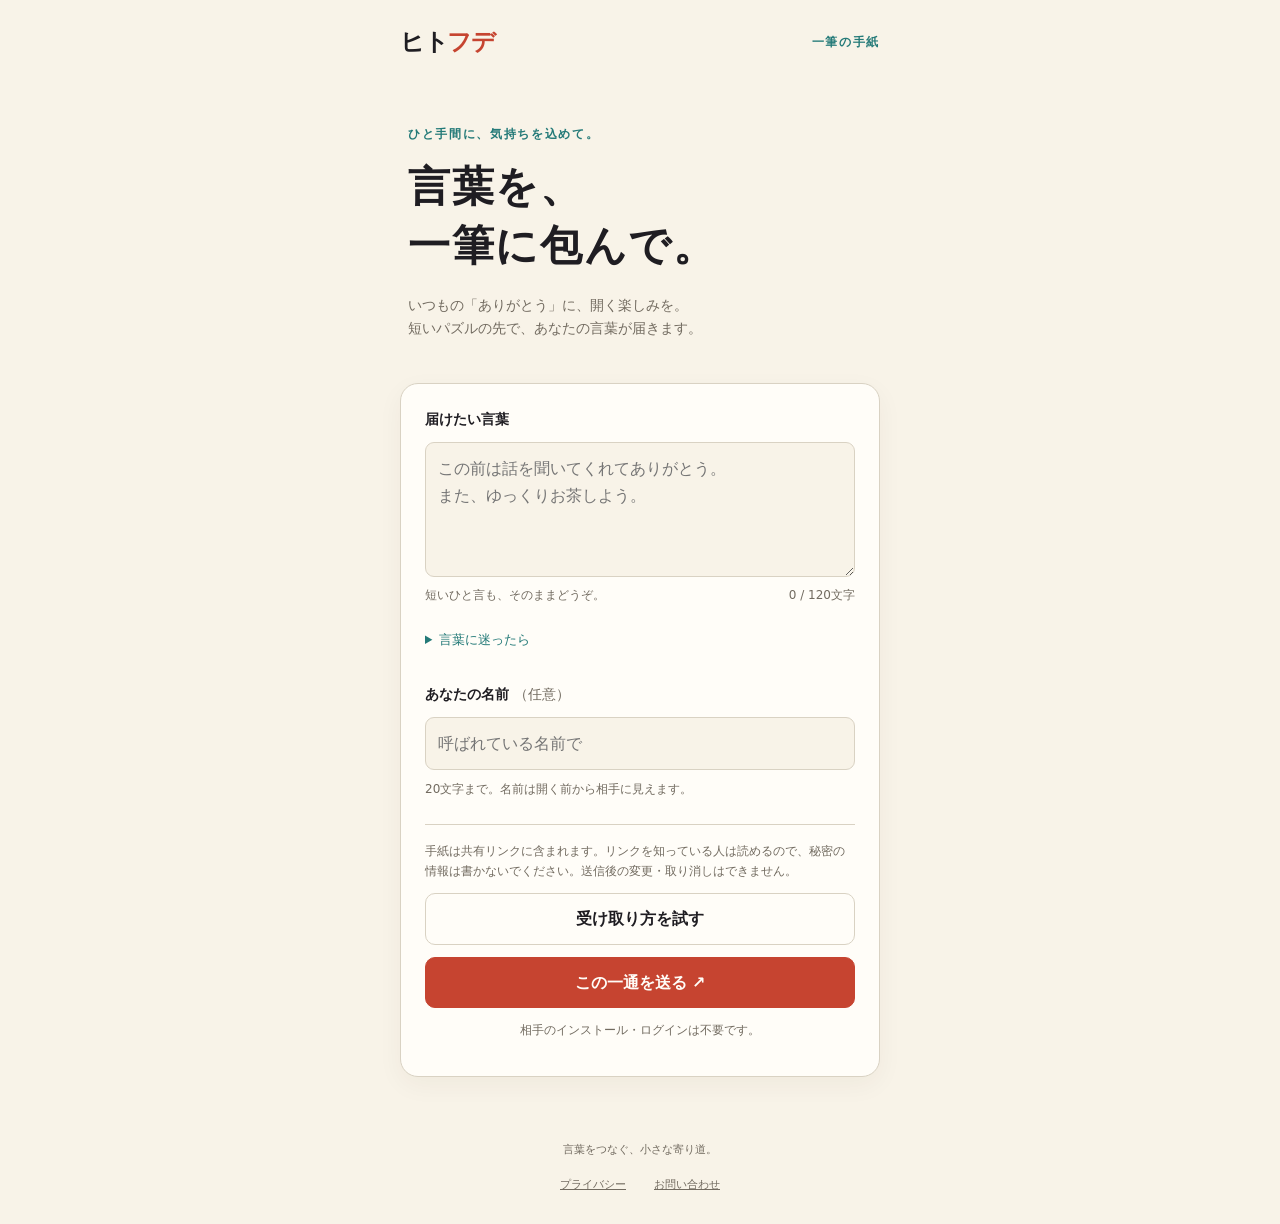
==== letter.html @ 400d2960 "Add browser-based puzzle letters with private-by-default reveal" ====
<!doctype html>
<html lang="ja">
<head>
<meta charset="utf-8">
<meta name="viewport" content="width=device-width,initial-scale=1,viewport-fit=cover">
<meta name="referrer" content="no-referrer">
<title>一筆の手紙｜ヒトフデ</title>
<meta name="description" content="短い一筆パズルに、あなたの言葉を包んで。インストール不要で開ける、一筆の手紙。">
<meta property="og:title" content="あなたへ、一筆の手紙。">
<meta property="og:description" content="ひと筆、つないで開けてみて。解かずに読むこともできます。">
<meta property="og:image" content="https://koheisuzuk25252525.github.io/hitofude/assets/og-image.png">
<meta name="twitter:card" content="summary_large_image">
<link rel="stylesheet" href="letter.css">
<script src="letter.js" defer></script>
</head>
<body>
<header><a class="brand" href="./">ヒト<span>フデ</span></a><span class="eyebrow">一筆の手紙</span></header>
<main>
<section id="compose" aria-labelledby="composeTitle">
<div class="intro"><span class="eyebrow">ひと手間に、気持ちを込めて。</span><h1 id="composeTitle">言葉を、<br>一筆に包んで。</h1><p>いつもの「ありがとう」に、開く楽しみを。<br>短いパズルの先で、あなたの言葉が届きます。</p></div>
<form id="letterForm" class="paper">
<label for="message">届けたい言葉</label>
<textarea id="message" rows="4" required maxlength="240" placeholder="この前は話を聞いてくれてありがとう。&#10;また、ゆっくりお茶しよう。" aria-describedby="messageHelp"></textarea>
<div class="fieldHelp"><span id="messageHelp">短いひと言も、そのままどうぞ。</span><output id="counter" for="message">0 / 120文字</output></div>
<details class="ideas"><summary>言葉に迷ったら</summary><div class="examples"><button type="button" data-example="今日も、おつかれさま。\nちょっとひと息ついてね。">おつかれさま</button><button type="button" data-example="話を聞いてくれてありがとう。\nまた、ゆっくりお茶しよう。">ありがとう</button><button type="button" data-example="お誕生日おめでとう！\n今年も、あなたらしい一年になりますように。">おめでとう</button></div></details>
<label for="sender">あなたの名前 <span class="muted">（任意）</span></label><input id="sender" autocomplete="off" maxlength="40" placeholder="呼ばれている名前で" aria-describedby="senderHelp"><small id="senderHelp">20文字まで。名前は開く前から相手に見えます。</small>
<p class="privacyNote">手紙は共有リンクに含まれます。リンクを知っている人は読めるので、秘密の情報は書かないでください。送信後の変更・取り消しはできません。</p>
<button type="button" class="secondary wide" id="preview">受け取り方を試す</button><button type="submit" class="primary wide">この一通を送る <span aria-hidden="true">↗</span></button>
<p class="fine">相手のインストール・ログインは不要です。</p>
</form>
<section id="shareFallback" class="paper" hidden aria-label="共有リンク"><label for="shareURL">このリンクを相手に送ってください</label><textarea id="shareURL" rows="3" readonly></textarea><button id="copyLink" class="primary wide">リンクをコピー</button><p class="fine">共有時のプレビューには、本文を表示しません。</p></section>
</section>
<section id="receive" hidden aria-labelledby="receiveTitle">
<div id="previewBar" class="previewBar" hidden><span>受け取り方のプレビュー</span><button id="backToEdit" class="textButton">編集に戻る</button></div>
<div class="intro" id="receiveIntro"><span class="eyebrow" id="fromLabel"></span><h1 id="receiveTitle">あなたへ、<br>一筆の手紙。</h1><p>ひと筆、つないで開けてみて。</p></div>
<div id="play" class="paper">
<div class="seal" aria-hidden="true">✉</div>
<p class="instruction">「1」から、すべてのマスを一度ずつ。<br>数字は、そのマスを<strong>何番目に通るか</strong>です。</p>
<p class="fine">上下左右につなげます。順にタップしても遊べます。</p>
<div class="boardFrame"><div id="board" class="board" role="group" aria-label="4かける4の一筆パズル"></div><svg class="route" viewBox="0 0 400 400" aria-hidden="true"><polyline id="thread" points=""/></svg></div>
<p id="guidance" class="guidance" role="status">「1」から、ひと筆。</p>
<div class="tools"><button id="undo" class="secondary">一つ戻す</button><button id="reset" class="secondary">はじめから</button><button id="hint" class="secondary">次の一歩</button></div>
<button id="skip" class="textButton wide">解かずに手紙を読む</button>
</div>
<article id="opened" class="paper opened" hidden aria-labelledby="openTitle">
<svg id="unsealedThread" class="unsealed" viewBox="0 0 400 100" aria-hidden="true"><path d="M0 80 Q100 -15 200 50 T400 25"/></svg>
<p class="eyebrow" id="openCaption"></p><h2 id="openTitle" tabindex="-1">あなたへの言葉です。</h2><p id="letterBody" class="letterBody"></p><p id="signature" class="signature"></p>
<div class="reply"><p>今度は、あなたの言葉を。</p><button id="createOwn" class="primary wide">自分も一通つくる</button><a class="textButton wide" href="./">ヒトフデをもう一問</a></div>
</article>
</section>
<section id="invalid" class="paper" hidden><h1 tabindex="-1" id="invalidTitle">手紙を開けませんでした</h1><p>リンクが途中で切れているか、対応していない形式です。送り手にリンク全体をもう一度送ってもらってください。</p><a href="letter.html" class="primary wide">自分の手紙をつくる</a></section>
<p id="status" class="status" role="status" aria-live="polite"></p>
</main>
<footer><span>言葉をつなぐ、小さな寄り道。</span><a href="privacy.html#letters">プライバシー</a><a href="support.html">お問い合わせ</a></footer>
</body>
</html>
---- letter.css ----
:root{--bg:#f8f3e8;--fg:#1f1d22;--muted:#726b60;--line:#d9d2c3;--paper:#fffdf8;--accent:#c64430;--soft:#efe7d6;--teal:#247a78;--glow:#e8553a33;--shadow:#37251b0c;color-scheme:light}
@media(prefers-color-scheme:dark){:root{--bg:#1b1917;--fg:#f2ece0;--muted:#b9b0a1;--line:#50483f;--paper:#262320;--accent:#ff947d;--soft:#363029;--teal:#6cc8c1;--glow:#ff7a5c33;--shadow:#00000033;color-scheme:dark}}
*{box-sizing:border-box} [hidden]{display:none!important} body{margin:0;background:var(--bg);color:var(--fg);font-family:"Hiragino Sans","Noto Sans JP",system-ui,sans-serif;line-height:1.7}header,main,footer{max-width:520px;margin:auto;padding:22px 20px}header{display:flex;justify-content:space-between;align-items:center}.brand{font-size:24px;font-weight:900;letter-spacing:-.06em;text-decoration:none;color:var(--fg)}.brand span{color:var(--accent)}.eyebrow{font-size:12px;letter-spacing:.14em;color:var(--teal);font-weight:700}.intro{padding:12px 8px 28px}h1{font-size:clamp(30px,8vw,42px);line-height:1.4;letter-spacing:.04em;margin:12px 0 18px}h2{font-size:22px;line-height:1.5}.intro p{font-size:14px;color:var(--muted)}.paper{position:relative;padding:24px;border:1px solid var(--line);border-radius:18px;background:var(--paper);box-shadow:0 8px 26px var(--shadow);margin-bottom:20px;overflow:hidden}label{display:block;font-size:14px;font-weight:700;margin:0 0 10px}input,textarea,button{font:inherit}input,textarea{width:100%;border:1px solid var(--line);border-radius:9px;padding:12px;background:var(--bg);color:var(--fg);font-size:16px}textarea{resize:vertical;min-height:100px}input{margin-bottom:4px}small,.fine,.fieldHelp,.privacyNote{font-size:12px;color:var(--muted)}.fieldHelp{display:flex;justify-content:space-between;gap:12px;flex-wrap:wrap}output{white-space:nowrap}.muted{font-weight:400;color:var(--muted)}button,a{touch-action:manipulation}button{cursor:pointer}button:disabled{opacity:.45;cursor:default}.wide{display:block;width:100%;text-align:center;margin-top:12px}.primary,.secondary{border:1px solid var(--line);border-radius:10px;min-height:48px;padding:11px 16px;font-weight:700;text-decoration:none}.primary{background:var(--accent);color:var(--paper);border-color:var(--accent)}.secondary{background:var(--paper);color:var(--fg)}.textButton{border:0;background:none;color:var(--teal);padding:12px 4px;min-height:44px;font-size:14px;text-decoration:underline;text-underline-offset:4px}.fine{text-align:center}.privacyNote{border-top:1px solid var(--line);padding-top:16px;margin-top:22px}.ideas{margin:16px 0 24px;font-size:13px}.ideas summary{cursor:pointer;color:var(--teal);padding:8px 0}.examples{display:flex;gap:6px;flex-wrap:wrap}.examples button{background:var(--soft);border:0;border-radius:20px;color:var(--fg);padding:10px 14px;min-height:44px;font-size:12px}.previewBar{display:flex;justify-content:space-between;align-items:center;gap:10px;border-bottom:1px solid var(--line);font-size:12px;color:var(--muted)}.seal{margin:0 auto 12px;display:grid;place-items:center;background:var(--soft);border:1px solid var(--line);width:52px;height:52px;border-radius:50%;font-size:25px;color:var(--accent)}.instruction{text-align:center;font-size:14px}.boardFrame{position:relative;border:1px solid var(--line);border-radius:14px;padding:6px;background:var(--bg);margin-top:20px}.board{position:relative;display:grid;grid-template-columns:repeat(4,1fr);aspect-ratio:1;touch-action:none;user-select:none;-webkit-user-select:none}.cell{margin:3px;border:1px solid var(--line);border-radius:10px;background:var(--paper);color:var(--fg);font-size:clamp(18px,6vw,27px);font-weight:700;min-width:0;padding:0}.cell.visited{background:var(--soft)}.cell.tip{outline:3px solid var(--teal);outline-offset:-4px}.route{position:absolute;inset:6px;width:calc(100% - 12px);height:calc(100% - 12px);pointer-events:none}.route polyline{stroke:var(--accent);stroke-width:10;stroke-opacity:.45;stroke-linecap:round;stroke-linejoin:round;fill:none}.guidance{text-align:center;font-size:13px;min-height:44px;color:var(--teal);margin:14px 0 4px}.tools{display:flex;gap:6px}.tools button{flex:1;padding:8px 3px;font-size:12px;min-width:0}.opened{padding-top:35px}.unsealed{width:100%;height:70px;overflow:visible}.unsealed path{fill:none;stroke:var(--accent);stroke-width:3;stroke-linecap:round;stroke-dasharray:500;stroke-dashoffset:0}.opened.animated .unsealed path{animation:unseal .9s ease-out}.opened.animated .letterBody{animation:arrive .8s ease-out}.letterBody{font-family:"Hiragino Mincho ProN","Yu Mincho",serif;font-size:21px;line-height:2;white-space:pre-wrap;overflow-wrap:anywhere;letter-spacing:.025em;margin:28px 0}.signature{text-align:right;color:var(--muted);overflow-wrap:anywhere}.reply{border-top:1px solid var(--line);margin-top:32px;padding-top:18px}.reply p{text-align:center;font-size:13px;color:var(--muted)}.status{font-size:13px;color:var(--teal);overflow-wrap:anywhere}footer{display:flex;justify-content:center;flex-wrap:wrap;gap:10px 16px;font-size:11px;color:var(--muted);padding-bottom:max(24px,env(safe-area-inset-bottom))}footer span{width:100%;text-align:center}footer a{color:inherit;padding:6px}:focus-visible{outline:3px solid var(--teal);outline-offset:3px}@keyframes unseal{from{stroke-dashoffset:500}to{stroke-dashoffset:0}}@keyframes arrive{from{transform:translateY(8px);opacity:.3}to{transform:translateY(0);opacity:1}}@media(prefers-reduced-motion:reduce){*,*::before,*::after{animation:none!important;scroll-behavior:auto!important}}@media(max-width:350px){header,main,footer{padding-left:12px;padding-right:12px}.paper{padding:18px}.tools button{font-size:11px}}

h1[tabindex="-1"]:focus,h2[tabindex="-1"]:focus{outline:none}#receive .intro{padding-top:0;padding-bottom:12px}#receive h1{font-size:30px;margin:8px 0;line-height:1.3}#receive .intro p{margin:8px 0}#receive .eyebrow{overflow-wrap:anywhere}#play .seal{display:none}#play .instruction{margin-top:0}#play .boardFrame{margin-top:12px}
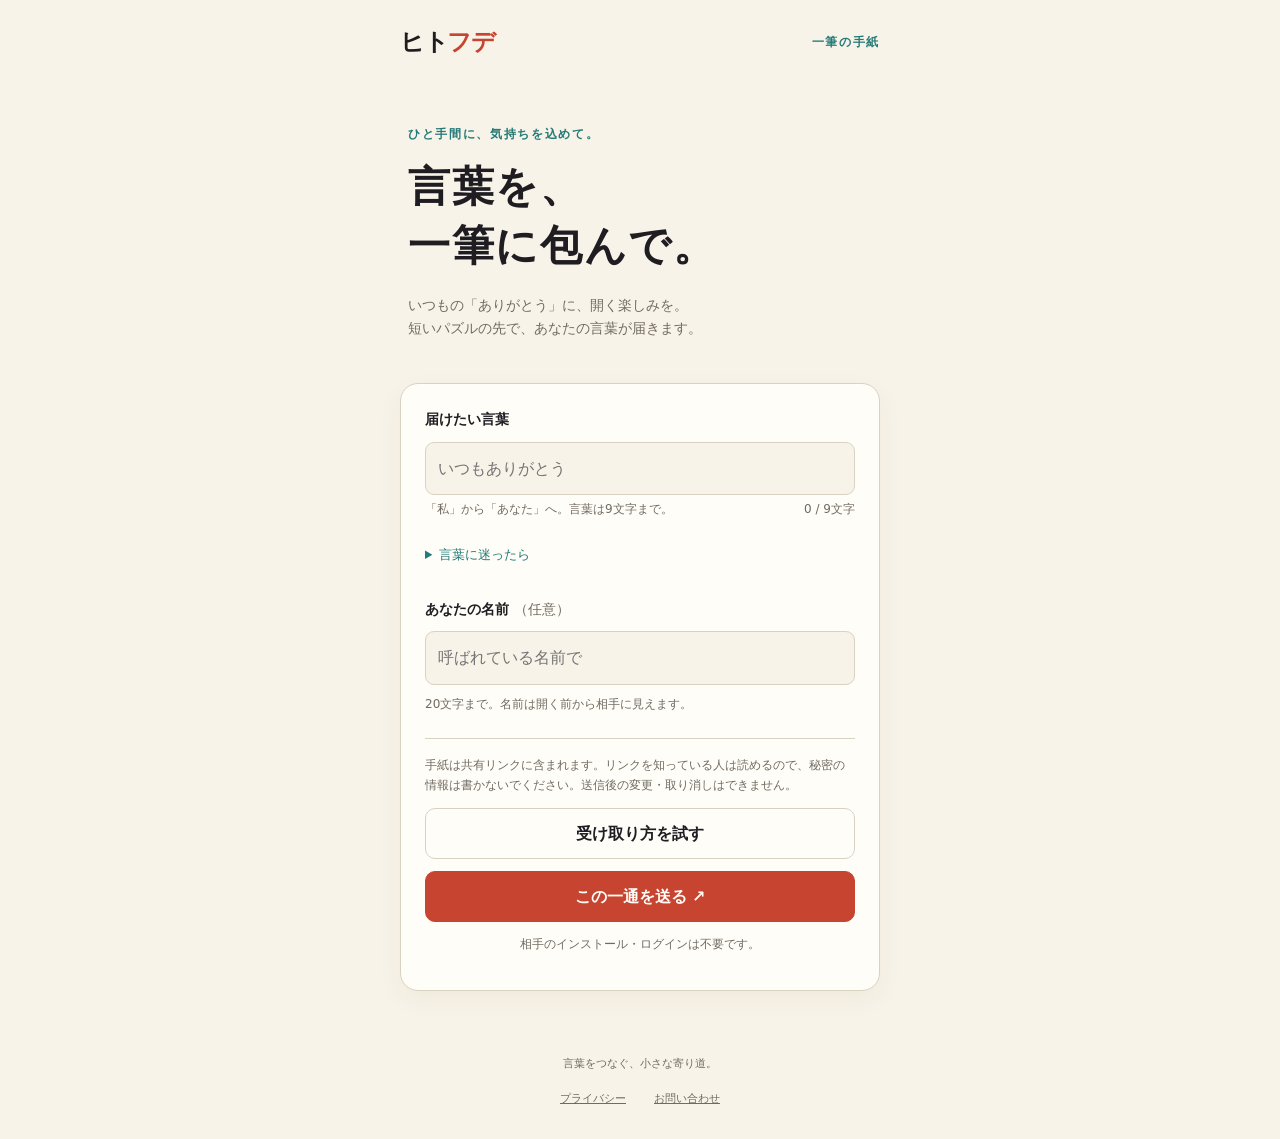
==== commit 083eaef1: "Reveal up to nine characters along a path from me to you" ====
--- a/letter.html
+++ b/letter.html
@@ -20,9 +20,9 @@
 <div class="intro"><span class="eyebrow">ひと手間に、気持ちを込めて。</span><h1 id="composeTitle">言葉を、<br>一筆に包んで。</h1><p>いつもの「ありがとう」に、開く楽しみを。<br>短いパズルの先で、あなたの言葉が届きます。</p></div>
 <form id="letterForm" class="paper">
 <label for="message">届けたい言葉</label>
-<textarea id="message" rows="4" required maxlength="240" placeholder="この前は話を聞いてくれてありがとう。&#10;また、ゆっくりお茶しよう。" aria-describedby="messageHelp"></textarea>
-<div class="fieldHelp"><span id="messageHelp">短いひと言も、そのままどうぞ。</span><output id="counter" for="message">0 / 120文字</output></div>
-<details class="ideas"><summary>言葉に迷ったら</summary><div class="examples"><button type="button" data-example="今日も、おつかれさま。\nちょっとひと息ついてね。">おつかれさま</button><button type="button" data-example="話を聞いてくれてありがとう。\nまた、ゆっくりお茶しよう。">ありがとう</button><button type="button" data-example="お誕生日おめでとう！\n今年も、あなたらしい一年になりますように。">おめでとう</button></div></details>
+<input id="message" required maxlength="180" placeholder="いつもありがとう" aria-describedby="messageHelp" autocomplete="off">
+<div class="fieldHelp"><span id="messageHelp">「私」から「あなた」へ。言葉は9文字まで。</span><output id="counter" for="message">0 / 9文字</output></div>
+<details class="ideas"><summary>言葉に迷ったら</summary><div class="examples"><button type="button" data-example="おつかれさま">おつかれさま</button><button type="button" data-example="いつもありがとう">ありがとう</button><button type="button" data-example="お誕生日おめでとう">おめでとう</button></div></details>
 <label for="sender">あなたの名前 <span class="muted">（任意）</span></label><input id="sender" autocomplete="off" maxlength="40" placeholder="呼ばれている名前で" aria-describedby="senderHelp"><small id="senderHelp">20文字まで。名前は開く前から相手に見えます。</small>
 <p class="privacyNote">手紙は共有リンクに含まれます。リンクを知っている人は読めるので、秘密の情報は書かないでください。送信後の変更・取り消しはできません。</p>
 <button type="button" class="secondary wide" id="preview">受け取り方を試す</button><button type="submit" class="primary wide">この一通を送る <span aria-hidden="true">↗</span></button>
@@ -35,10 +35,10 @@
 <div class="intro" id="receiveIntro"><span class="eyebrow" id="fromLabel"></span><h1 id="receiveTitle">あなたへ、<br>一筆の手紙。</h1><p>ひと筆、つないで開けてみて。</p></div>
 <div id="play" class="paper">
 <div class="seal" aria-hidden="true">✉</div>
-<p class="instruction">「1」から、すべてのマスを一度ずつ。<br>数字は、そのマスを<strong>何番目に通るか</strong>です。</p>
+<p class="instruction">「私」から「あなた」へ、すべてのマスを一度ずつ。<br>数字は、そのマスを<strong>何番目に通るか</strong>です。</p>
 <p class="fine">上下左右につなげます。順にタップしても遊べます。</p>
 <div class="boardFrame"><div id="board" class="board" role="group" aria-label="4かける4の一筆パズル"></div><svg class="route" viewBox="0 0 400 400" aria-hidden="true"><polyline id="thread" points=""/></svg></div>
-<p id="guidance" class="guidance" role="status">「1」から、ひと筆。</p>
+<p id="guidance" class="guidance" role="status">「私」から「あなた」へ、ひと筆。</p>
 <div class="tools"><button id="undo" class="secondary">一つ戻す</button><button id="reset" class="secondary">はじめから</button><button id="hint" class="secondary">次の一歩</button></div>
 <button id="skip" class="textButton wide">解かずに手紙を読む</button>
 </div>
--- a/letter.css
+++ b/letter.css
@@ -3,3 +3,5 @@
 *{box-sizing:border-box} [hidden]{display:none!important} body{margin:0;background:var(--bg);color:var(--fg);font-family:"Hiragino Sans","Noto Sans JP",system-ui,sans-serif;line-height:1.7}header,main,footer{max-width:520px;margin:auto;padding:22px 20px}header{display:flex;justify-content:space-between;align-items:center}.brand{font-size:24px;font-weight:900;letter-spacing:-.06em;text-decoration:none;color:var(--fg)}.brand span{color:var(--accent)}.eyebrow{font-size:12px;letter-spacing:.14em;color:var(--teal);font-weight:700}.intro{padding:12px 8px 28px}h1{font-size:clamp(30px,8vw,42px);line-height:1.4;letter-spacing:.04em;margin:12px 0 18px}h2{font-size:22px;line-height:1.5}.intro p{font-size:14px;color:var(--muted)}.paper{position:relative;padding:24px;border:1px solid var(--line);border-radius:18px;background:var(--paper);box-shadow:0 8px 26px var(--shadow);margin-bottom:20px;overflow:hidden}label{display:block;font-size:14px;font-weight:700;margin:0 0 10px}input,textarea,button{font:inherit}input,textarea{width:100%;border:1px solid var(--line);border-radius:9px;padding:12px;background:var(--bg);color:var(--fg);font-size:16px}textarea{resize:vertical;min-height:100px}input{margin-bottom:4px}small,.fine,.fieldHelp,.privacyNote{font-size:12px;color:var(--muted)}.fieldHelp{display:flex;justify-content:space-between;gap:12px;flex-wrap:wrap}output{white-space:nowrap}.muted{font-weight:400;color:var(--muted)}button,a{touch-action:manipulation}button{cursor:pointer}button:disabled{opacity:.45;cursor:default}.wide{display:block;width:100%;text-align:center;margin-top:12px}.primary,.secondary{border:1px solid var(--line);border-radius:10px;min-height:48px;padding:11px 16px;font-weight:700;text-decoration:none}.primary{background:var(--accent);color:var(--paper);border-color:var(--accent)}.secondary{background:var(--paper);color:var(--fg)}.textButton{border:0;background:none;color:var(--teal);padding:12px 4px;min-height:44px;font-size:14px;text-decoration:underline;text-underline-offset:4px}.fine{text-align:center}.privacyNote{border-top:1px solid var(--line);padding-top:16px;margin-top:22px}.ideas{margin:16px 0 24px;font-size:13px}.ideas summary{cursor:pointer;color:var(--teal);padding:8px 0}.examples{display:flex;gap:6px;flex-wrap:wrap}.examples button{background:var(--soft);border:0;border-radius:20px;color:var(--fg);padding:10px 14px;min-height:44px;font-size:12px}.previewBar{display:flex;justify-content:space-between;align-items:center;gap:10px;border-bottom:1px solid var(--line);font-size:12px;color:var(--muted)}.seal{margin:0 auto 12px;display:grid;place-items:center;background:var(--soft);border:1px solid var(--line);width:52px;height:52px;border-radius:50%;font-size:25px;color:var(--accent)}.instruction{text-align:center;font-size:14px}.boardFrame{position:relative;border:1px solid var(--line);border-radius:14px;padding:6px;background:var(--bg);margin-top:20px}.board{position:relative;display:grid;grid-template-columns:repeat(4,1fr);aspect-ratio:1;touch-action:none;user-select:none;-webkit-user-select:none}.cell{margin:3px;border:1px solid var(--line);border-radius:10px;background:var(--paper);color:var(--fg);font-size:clamp(18px,6vw,27px);font-weight:700;min-width:0;padding:0}.cell.visited{background:var(--soft)}.cell.tip{outline:3px solid var(--teal);outline-offset:-4px}.route{position:absolute;inset:6px;width:calc(100% - 12px);height:calc(100% - 12px);pointer-events:none}.route polyline{stroke:var(--accent);stroke-width:10;stroke-opacity:.45;stroke-linecap:round;stroke-linejoin:round;fill:none}.guidance{text-align:center;font-size:13px;min-height:44px;color:var(--teal);margin:14px 0 4px}.tools{display:flex;gap:6px}.tools button{flex:1;padding:8px 3px;font-size:12px;min-width:0}.opened{padding-top:35px}.unsealed{width:100%;height:70px;overflow:visible}.unsealed path{fill:none;stroke:var(--accent);stroke-width:3;stroke-linecap:round;stroke-dasharray:500;stroke-dashoffset:0}.opened.animated .unsealed path{animation:unseal .9s ease-out}.opened.animated .letterBody{animation:arrive .8s ease-out}.letterBody{font-family:"Hiragino Mincho ProN","Yu Mincho",serif;font-size:21px;line-height:2;white-space:pre-wrap;overflow-wrap:anywhere;letter-spacing:.025em;margin:28px 0}.signature{text-align:right;color:var(--muted);overflow-wrap:anywhere}.reply{border-top:1px solid var(--line);margin-top:32px;padding-top:18px}.reply p{text-align:center;font-size:13px;color:var(--muted)}.status{font-size:13px;color:var(--teal);overflow-wrap:anywhere}footer{display:flex;justify-content:center;flex-wrap:wrap;gap:10px 16px;font-size:11px;color:var(--muted);padding-bottom:max(24px,env(safe-area-inset-bottom))}footer span{width:100%;text-align:center}footer a{color:inherit;padding:6px}:focus-visible{outline:3px solid var(--teal);outline-offset:3px}@keyframes unseal{from{stroke-dashoffset:500}to{stroke-dashoffset:0}}@keyframes arrive{from{transform:translateY(8px);opacity:.3}to{transform:translateY(0);opacity:1}}@media(prefers-reduced-motion:reduce){*,*::before,*::after{animation:none!important;scroll-behavior:auto!important}}@media(max-width:350px){header,main,footer{padding-left:12px;padding-right:12px}.paper{padding:18px}.tools button{font-size:11px}}
 
 h1[tabindex="-1"]:focus,h2[tabindex="-1"]:focus{outline:none}#receive .intro{padding-top:0;padding-bottom:12px}#receive h1{font-size:30px;margin:8px 0;line-height:1.3}#receive .intro p{margin:8px 0}#receive .eyebrow{overflow-wrap:anywhere}#play .seal{display:none}#play .instruction{margin-top:0}#play .boardFrame{margin-top:12px}
+
+.cell.endpoint{font-size:clamp(12px,3.8vw,18px);color:var(--teal)}.delivered .instruction,.delivered .fine,.delivered .tools,.delivered #skip{display:none}.delivered .boardFrame{margin-top:0}.delivered .cell:disabled{opacity:1;cursor:default}.delivered .cell{font-size:clamp(18px,6vw,27px)}.delivered .cell.endpoint{font-size:clamp(12px,3.8vw,18px)}.revealedCharacter{display:inline-block;animation:letterAppear .35s ease-out both}@keyframes letterAppear{from{opacity:0;transform:translateY(5px)}to{opacity:1;transform:translateY(0)}}
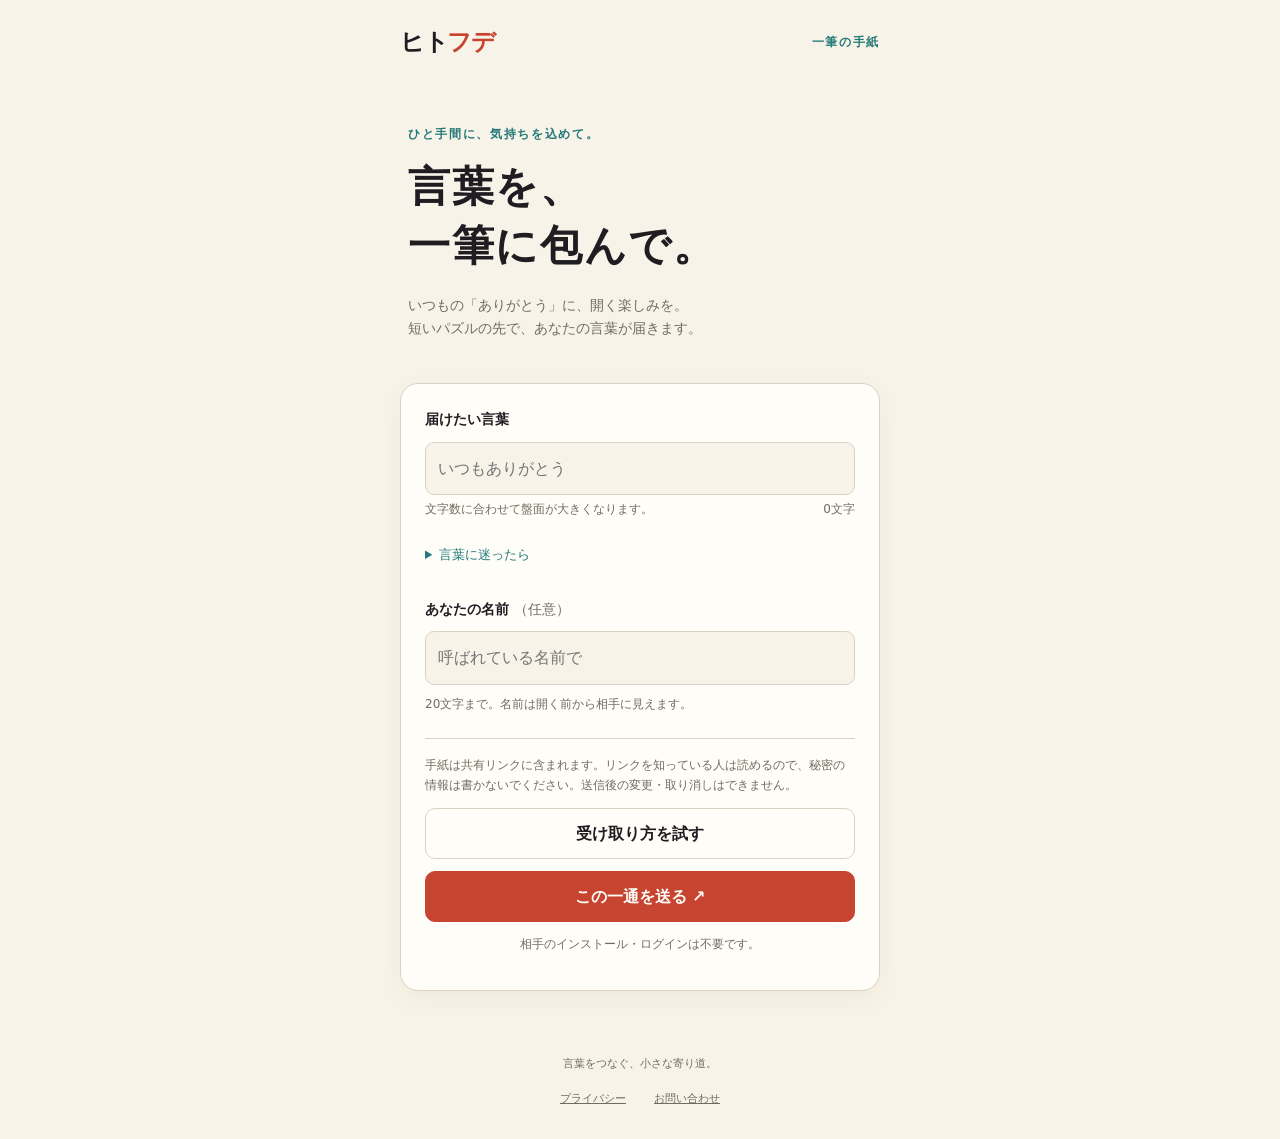
==== commit 717f9804: "Scale puzzle letters with message length and add app entry links" ====
--- a/letter.html
+++ b/letter.html
@@ -11,17 +11,23 @@
 <meta property="og:image" content="https://koheisuzuk25252525.github.io/hitofude/assets/og-image.png">
 <meta name="twitter:card" content="summary_large_image">
 <link rel="stylesheet" href="letter.css">
+<script src="letter-links.js" defer></script>
 <script src="letter.js" defer></script>
 </head>
 <body>
 <header><a class="brand" href="./">ヒト<span>フデ</span></a><span class="eyebrow">一筆の手紙</span></header>
 <main>
+<aside id="appLinks" class="paper" hidden aria-label="アプリで遊ぶ">
+<a id="openApp" class="secondary wide">アプリでこの手紙を開く</a>
+<a id="installApp" class="primary wide" hidden></a>
+<p id="installHelp" class="fine">まだアプリを入れていない方も、このページで遊べます。</p>
+</aside>
 <section id="compose" aria-labelledby="composeTitle">
 <div class="intro"><span class="eyebrow">ひと手間に、気持ちを込めて。</span><h1 id="composeTitle">言葉を、<br>一筆に包んで。</h1><p>いつもの「ありがとう」に、開く楽しみを。<br>短いパズルの先で、あなたの言葉が届きます。</p></div>
 <form id="letterForm" class="paper">
 <label for="message">届けたい言葉</label>
-<input id="message" required maxlength="180" placeholder="いつもありがとう" aria-describedby="messageHelp" autocomplete="off">
-<div class="fieldHelp"><span id="messageHelp">「私」から「あなた」へ。言葉は9文字まで。</span><output id="counter" for="message">0 / 9文字</output></div>
+<input id="message" required placeholder="いつもありがとう" aria-describedby="messageHelp" autocomplete="off">
+<div class="fieldHelp"><span id="messageHelp">文字数に合わせて盤面が大きくなります。</span><output id="counter" for="message">0文字</output></div>
 <details class="ideas"><summary>言葉に迷ったら</summary><div class="examples"><button type="button" data-example="おつかれさま">おつかれさま</button><button type="button" data-example="いつもありがとう">ありがとう</button><button type="button" data-example="お誕生日おめでとう">おめでとう</button></div></details>
 <label for="sender">あなたの名前 <span class="muted">（任意）</span></label><input id="sender" autocomplete="off" maxlength="40" placeholder="呼ばれている名前で" aria-describedby="senderHelp"><small id="senderHelp">20文字まで。名前は開く前から相手に見えます。</small>
 <p class="privacyNote">手紙は共有リンクに含まれます。リンクを知っている人は読めるので、秘密の情報は書かないでください。送信後の変更・取り消しはできません。</p>
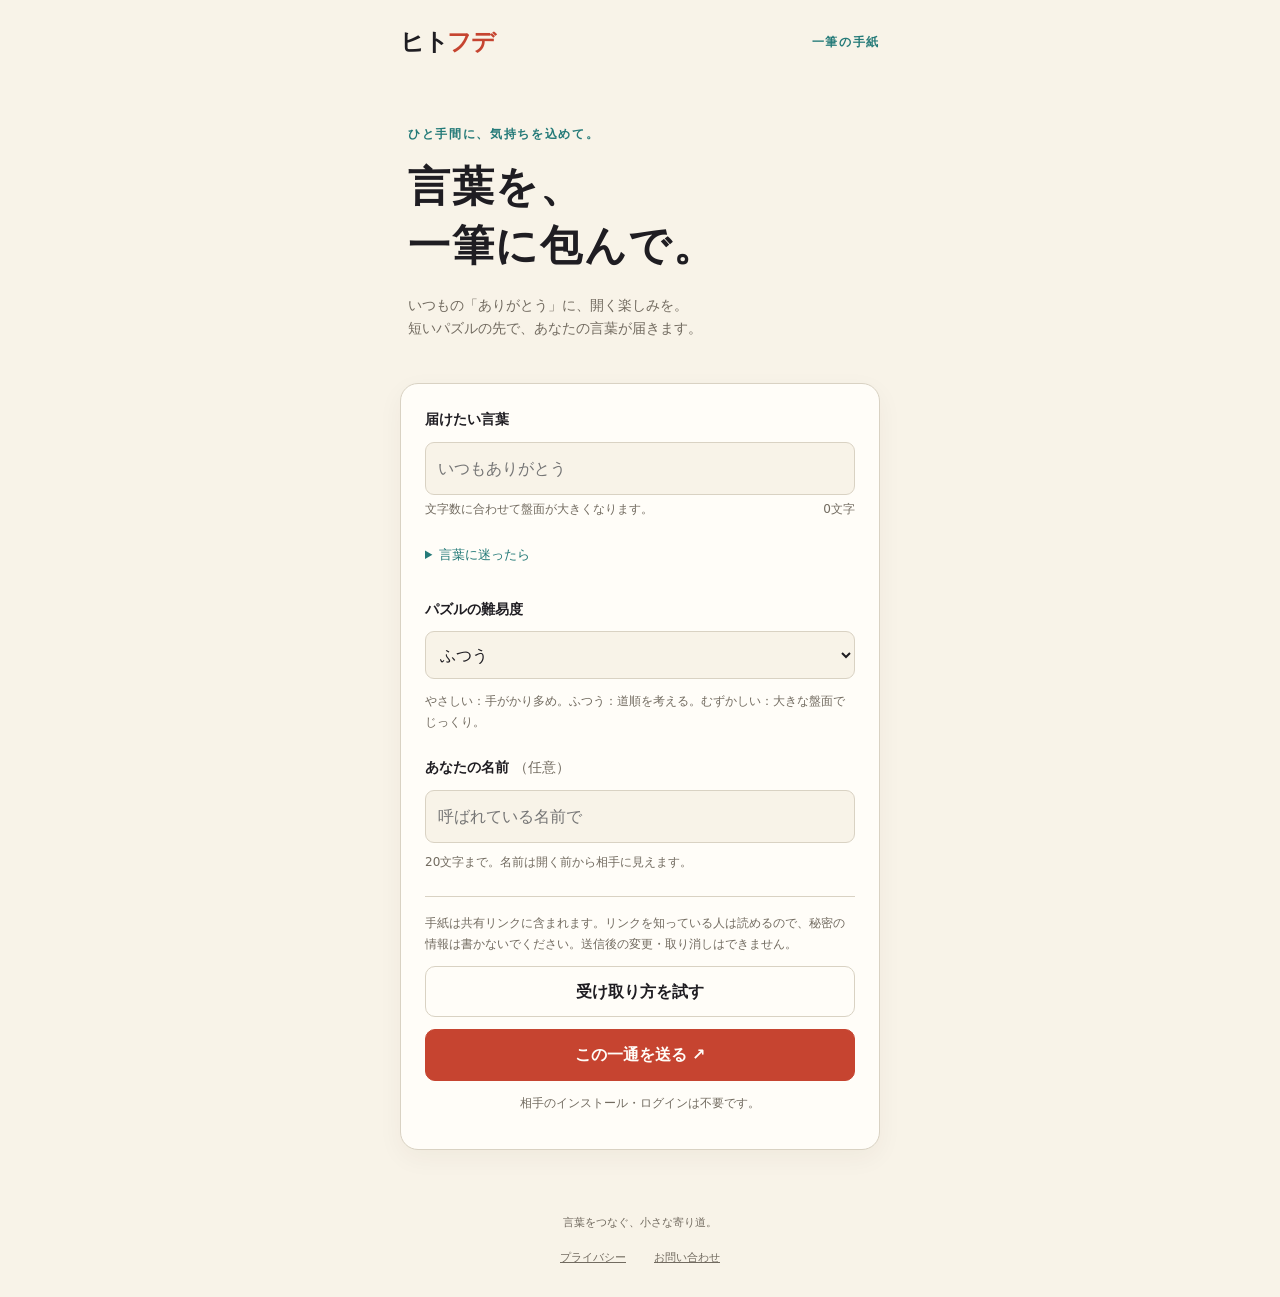
==== commit 3fcf2167: "Add selectable seeded puzzle difficulty to letters" ====
--- a/letter.html
+++ b/letter.html
@@ -29,6 +29,9 @@
 <input id="message" required placeholder="いつもありがとう" aria-describedby="messageHelp" autocomplete="off">
 <div class="fieldHelp"><span id="messageHelp">文字数に合わせて盤面が大きくなります。</span><output id="counter" for="message">0文字</output></div>
 <details class="ideas"><summary>言葉に迷ったら</summary><div class="examples"><button type="button" data-example="おつかれさま">おつかれさま</button><button type="button" data-example="いつもありがとう">ありがとう</button><button type="button" data-example="お誕生日おめでとう">おめでとう</button></div></details>
+<label for="difficulty">パズルの難易度</label>
+<select id="difficulty" aria-describedby="difficultyHelp"><option value="easy">やさしい</option><option value="normal" selected>ふつう</option><option value="hard">むずかしい</option></select>
+<p id="difficultyHelp" class="fieldHelp">やさしい：手がかり多め。ふつう：道順を考える。むずかしい：大きな盤面でじっくり。</p>
 <label for="sender">あなたの名前 <span class="muted">（任意）</span></label><input id="sender" autocomplete="off" maxlength="40" placeholder="呼ばれている名前で" aria-describedby="senderHelp"><small id="senderHelp">20文字まで。名前は開く前から相手に見えます。</small>
 <p class="privacyNote">手紙は共有リンクに含まれます。リンクを知っている人は読めるので、秘密の情報は書かないでください。送信後の変更・取り消しはできません。</p>
 <button type="button" class="secondary wide" id="preview">受け取り方を試す</button><button type="submit" class="primary wide">この一通を送る <span aria-hidden="true">↗</span></button>
@@ -37,9 +40,10 @@
 <section id="shareFallback" class="paper" hidden aria-label="共有リンク"><label for="shareURL">このリンクを相手に送ってください</label><textarea id="shareURL" rows="3" readonly></textarea><button id="copyLink" class="primary wide">リンクをコピー</button><p class="fine">共有時のプレビューには、本文を表示しません。</p></section>
 </section>
 <section id="receive" hidden aria-labelledby="receiveTitle">
-<div id="previewBar" class="previewBar" hidden><span>受け取り方のプレビュー</span><button id="backToEdit" class="textButton">編集に戻る</button></div>
+<div id="previewBar" class="previewBar" hidden><span>受け取り方のプレビュー</span><button id="newPuzzle" class="textButton">別の問題を試す</button><button id="backToEdit" class="textButton">編集に戻る</button></div>
 <div class="intro" id="receiveIntro"><span class="eyebrow" id="fromLabel"></span><h1 id="receiveTitle">あなたへ、<br>一筆の手紙。</h1><p>ひと筆、つないで開けてみて。</p></div>
 <div id="play" class="paper">
+<p id="difficultyLabel" class="fine"></p>
 <div class="seal" aria-hidden="true">✉</div>
 <p class="instruction">「私」から「あなた」へ、すべてのマスを一度ずつ。<br>数字は、そのマスを<strong>何番目に通るか</strong>です。</p>
 <p class="fine">上下左右につなげます。順にタップしても遊べます。</p>
--- a/letter.css
+++ b/letter.css
@@ -5,3 +5,5 @@
 h1[tabindex="-1"]:focus,h2[tabindex="-1"]:focus{outline:none}#receive .intro{padding-top:0;padding-bottom:12px}#receive h1{font-size:30px;margin:8px 0;line-height:1.3}#receive .intro p{margin:8px 0}#receive .eyebrow{overflow-wrap:anywhere}#play .seal{display:none}#play .instruction{margin-top:0}#play .boardFrame{margin-top:12px}
 
 .cell.endpoint{font-size:clamp(12px,3.8vw,18px);color:var(--teal)}.delivered .instruction,.delivered .fine,.delivered .tools,.delivered #skip{display:none}.delivered .boardFrame{margin-top:0}.delivered .cell:disabled{opacity:1;cursor:default}.delivered .cell{font-size:clamp(18px,6vw,27px)}.delivered .cell.endpoint{font-size:clamp(12px,3.8vw,18px)}.revealedCharacter{display:inline-block;animation:letterAppear .35s ease-out both}@keyframes letterAppear{from{opacity:0;transform:translateY(5px)}to{opacity:1;transform:translateY(0)}}
+
+select{font:inherit;width:100%;min-height:48px;padding:10px;border:1px solid var(--line);border-radius:9px;background:var(--bg);color:var(--fg)}.previewBar{flex-wrap:wrap}#difficultyHelp{margin-bottom:24px}
